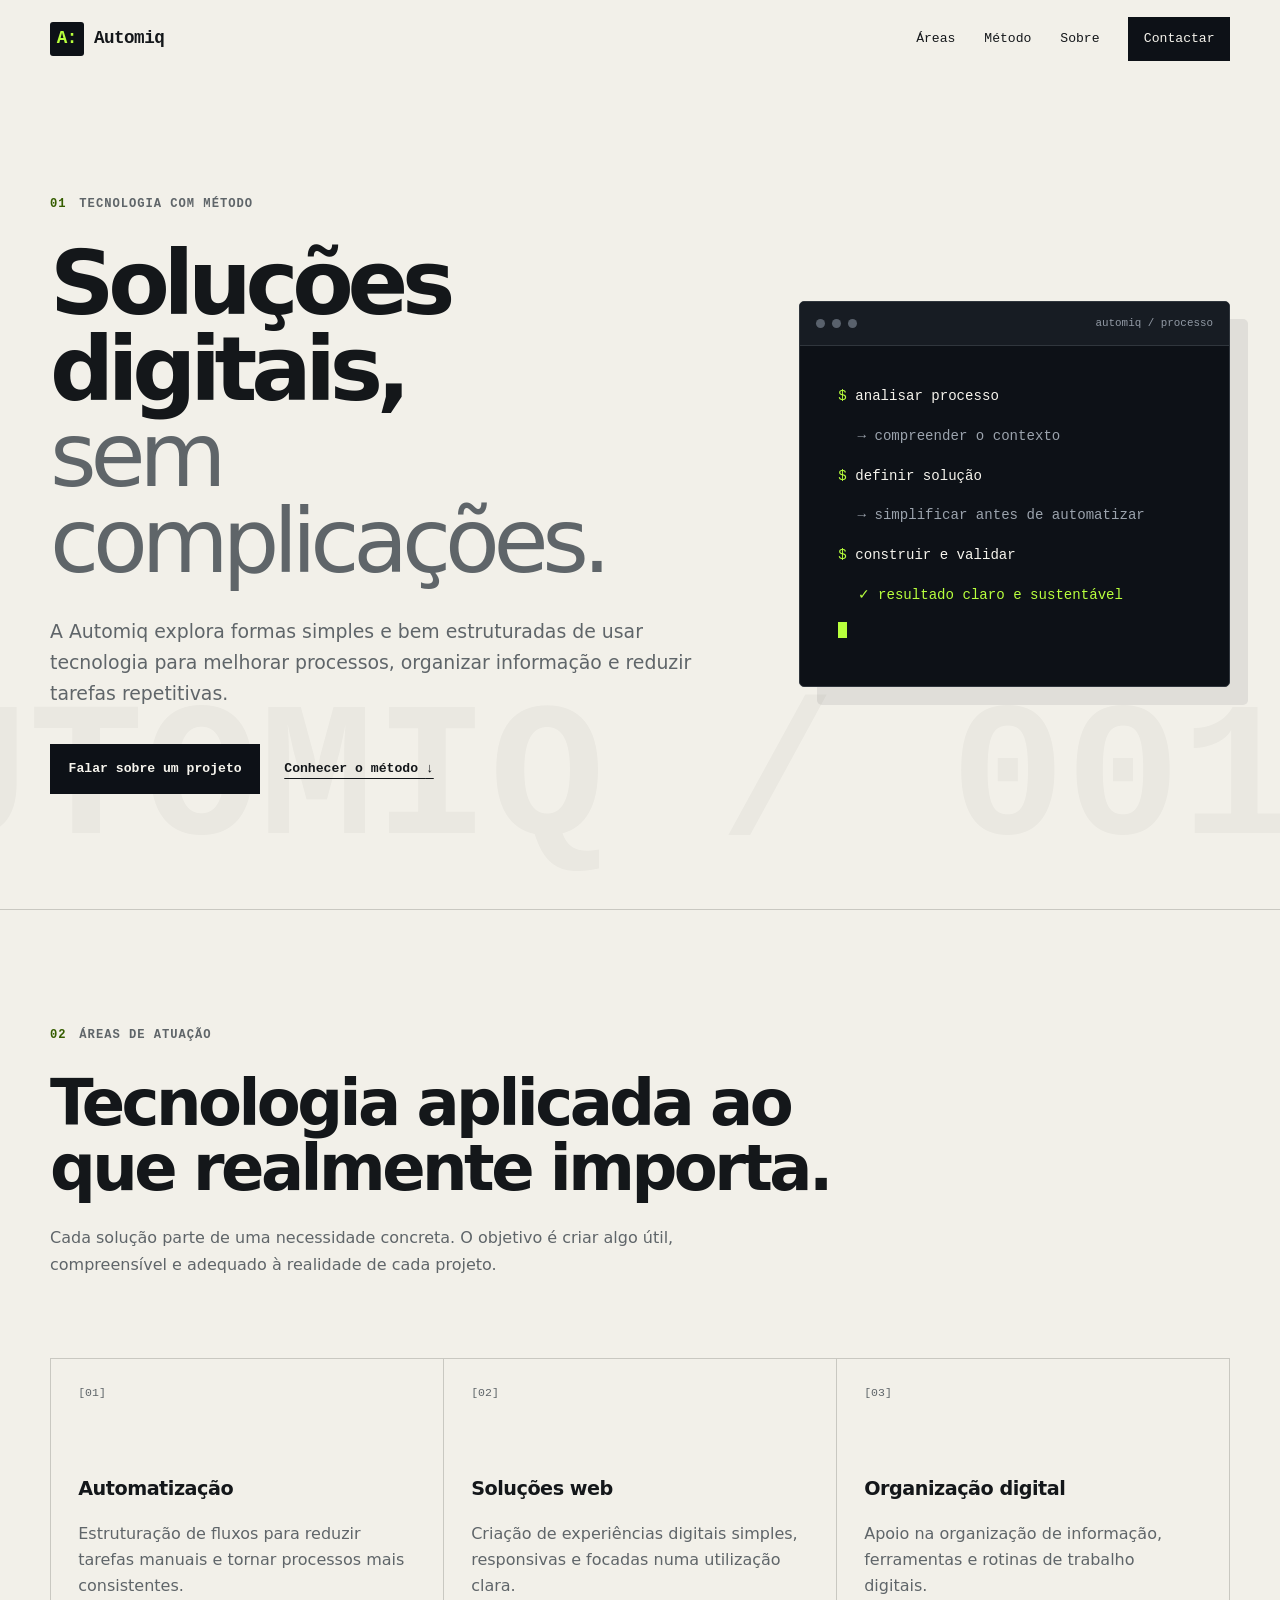
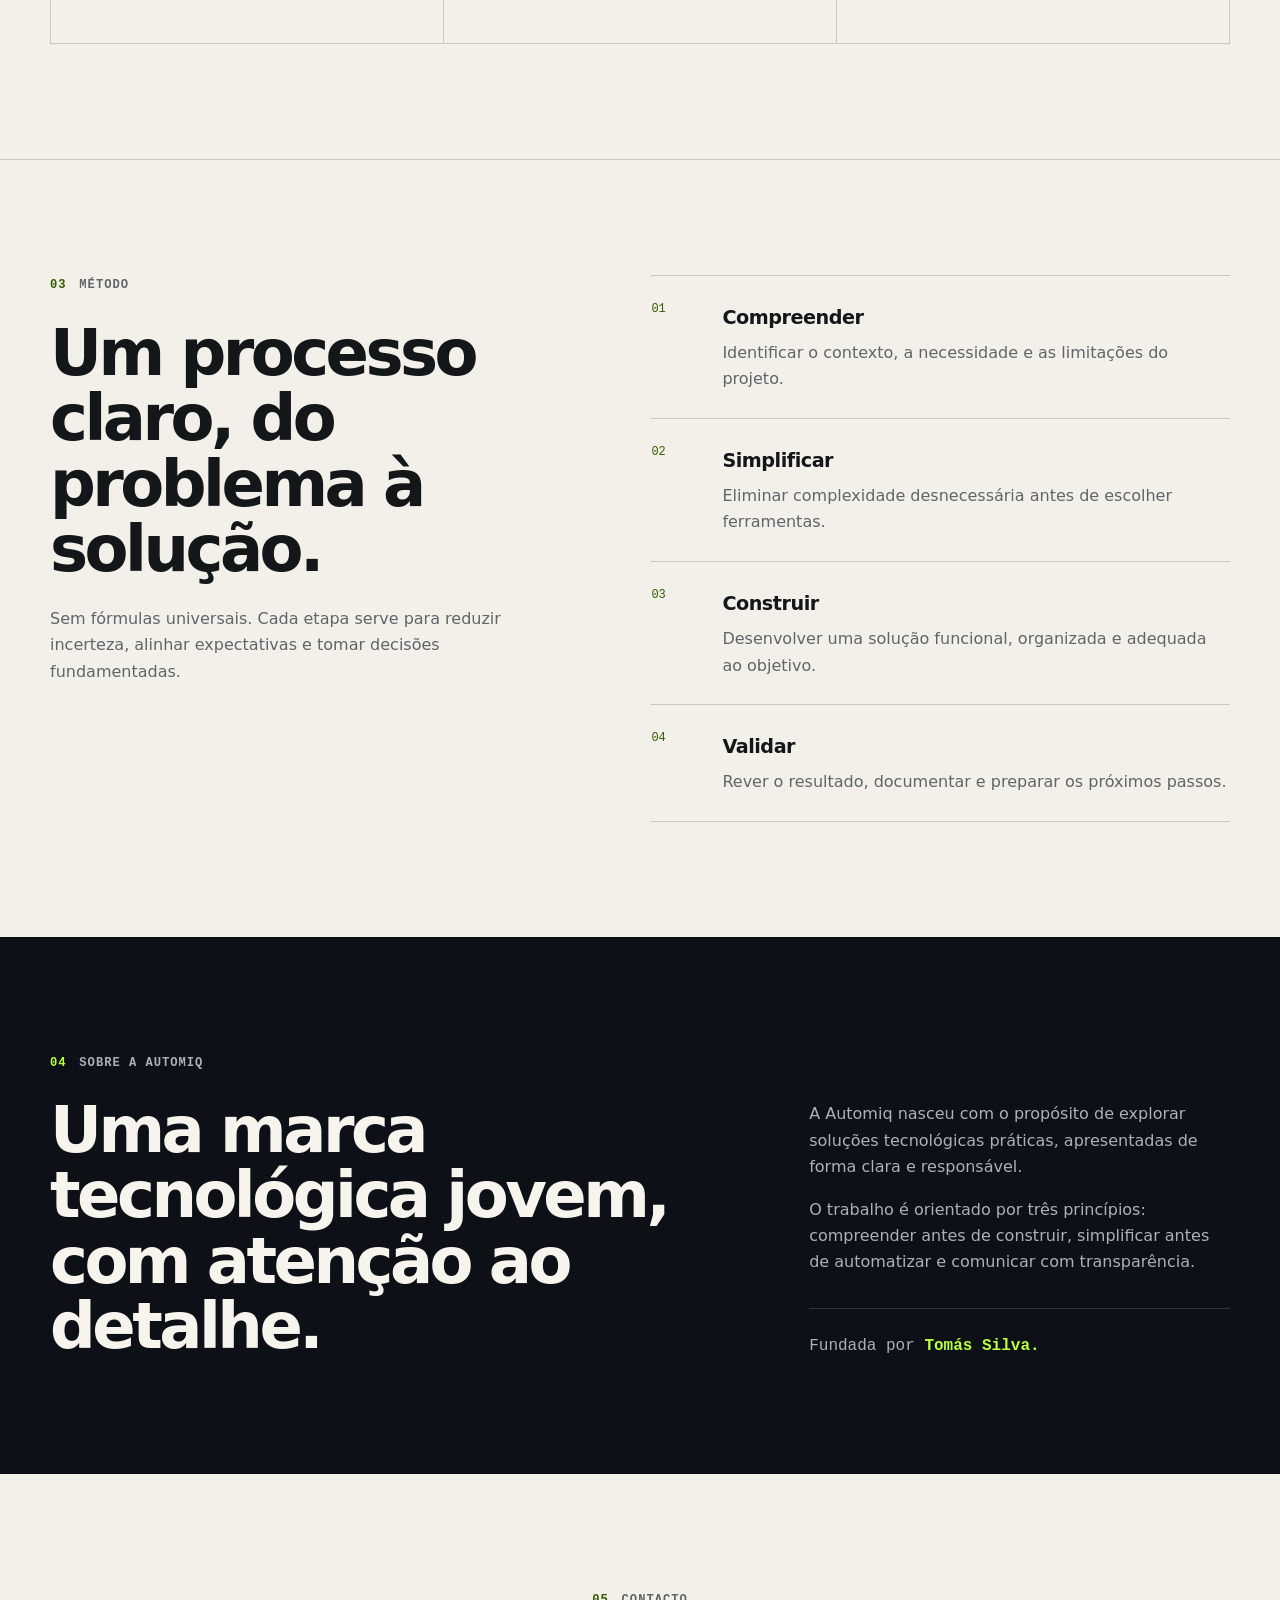
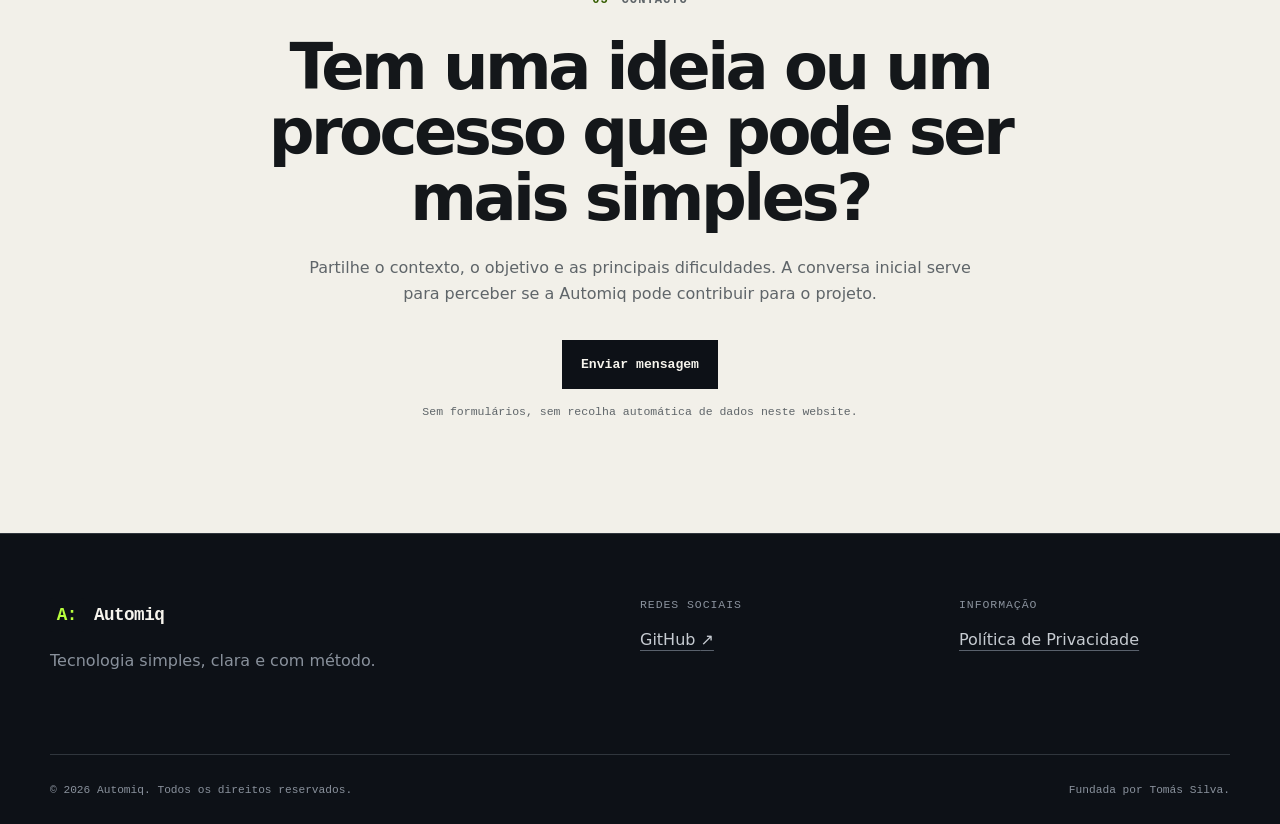
==== index.html @ 257b1a2b "Add files via upload" ====
<!doctype html>
<html lang="pt-PT">
<head>
  <meta charset="utf-8">
  <meta name="viewport" content="width=device-width, initial-scale=1">
  <meta name="description" content="A Automiq cria soluções digitais simples e bem estruturadas, com foco na automatização e na eficiência de processos.">
  <meta name="theme-color" content="#0d1117">
  <meta name="robots" content="index, follow">
  <link rel="canonical" href="https://automiqapk.github.io/Automatiq.github.io/">

  <meta property="og:locale" content="pt_PT">
  <meta property="og:type" content="website">
  <meta property="og:title" content="Automiq | Tecnologia com método">
  <meta property="og:description" content="Soluções digitais simples, claras e orientadas para processos mais eficientes.">
  <meta property="og:url" content="https://automiqapk.github.io/Automatiq.github.io/">
  <meta property="og:image" content="https://automiqapk.github.io/Automatiq.github.io/assets/og-image.svg">

  <title>Automiq | Tecnologia com método</title>
  <link rel="icon" href="assets/favicon.svg" type="image/svg+xml">
  <link rel="stylesheet" href="css/styles.css">
  <script src="js/script.js" defer></script>
</head>
<body>
  <a class="skip-link" href="#conteudo">Saltar para o conteúdo</a>

  <header class="site-header" data-header>
    <div class="container header-inner">
      <a class="brand" href="index.html" aria-label="Automiq, página inicial">
        <span class="brand-mark" aria-hidden="true">A:</span>
        <span>Automiq</span>
      </a>

      <button class="menu-button" type="button" aria-expanded="false" aria-controls="menu-principal" data-menu-button>
        <span class="sr-only">Abrir menu</span>
        <span aria-hidden="true"></span>
        <span aria-hidden="true"></span>
        <span aria-hidden="true"></span>
      </button>

      <nav id="menu-principal" class="main-nav" aria-label="Navegação principal" data-menu>
        <a href="#servicos">Áreas</a>
        <a href="#metodo">Método</a>
        <a href="#sobre">Sobre</a>
        <a class="nav-cta" href="#contacto">Contactar</a>
      </nav>
    </div>
  </header>

  <main id="conteudo">
    <section class="hero section">
      <div class="container hero-grid">
        <div class="hero-copy reveal">
          <p class="eyebrow"><span aria-hidden="true">01</span> Tecnologia com método</p>
          <h1>Soluções digitais,<br><span>sem complicações.</span></h1>
          <p class="hero-text">A Automiq explora formas simples e bem estruturadas de usar tecnologia para melhorar processos, organizar informação e reduzir tarefas repetitivas.</p>
          <div class="hero-actions">
            <a class="button button-primary" href="#contacto">Falar sobre um projeto</a>
            <a class="text-link" href="#metodo">Conhecer o método <span aria-hidden="true">↓</span></a>
          </div>
        </div>

        <div class="terminal-card reveal" aria-label="Exemplo visual do método Automiq">
          <div class="terminal-bar" aria-hidden="true">
            <span></span><span></span><span></span>
            <p>automiq / processo</p>
          </div>
          <div class="terminal-body" aria-hidden="true">
            <p><span class="prompt">$</span> analisar processo</p>
            <p class="output">→ compreender o contexto</p>
            <p><span class="prompt">$</span> definir solução</p>
            <p class="output">→ simplificar antes de automatizar</p>
            <p><span class="prompt">$</span> construir e validar</p>
            <p class="output success">✓ resultado claro e sustentável</p>
            <span class="cursor"></span>
          </div>
        </div>
      </div>
    </section>

    <section id="servicos" class="section section-bordered" aria-labelledby="titulo-servicos">
      <div class="container">
        <div class="section-heading reveal">
          <p class="eyebrow"><span aria-hidden="true">02</span> Áreas de atuação</p>
          <h2 id="titulo-servicos">Tecnologia aplicada ao que realmente importa.</h2>
          <p>Cada solução parte de uma necessidade concreta. O objetivo é criar algo útil, compreensível e adequado à realidade de cada projeto.</p>
        </div>
        <div class="cards-grid">
          <article class="service-card reveal">
            <p class="card-number">[01]</p>
            <h3>Automatização</h3>
            <p>Estruturação de fluxos para reduzir tarefas manuais e tornar processos mais consistentes.</p>
          </article>
          <article class="service-card reveal">
            <p class="card-number">[02]</p>
            <h3>Soluções web</h3>
            <p>Criação de experiências digitais simples, responsivas e focadas numa utilização clara.</p>
          </article>
          <article class="service-card reveal">
            <p class="card-number">[03]</p>
            <h3>Organização digital</h3>
            <p>Apoio na organização de informação, ferramentas e rotinas de trabalho digitais.</p>
          </article>
        </div>
      </div>
    </section>

    <section id="metodo" class="section" aria-labelledby="titulo-metodo">
      <div class="container method-grid">
        <div class="section-heading reveal">
          <p class="eyebrow"><span aria-hidden="true">03</span> Método</p>
          <h2 id="titulo-metodo">Um processo claro, do problema à solução.</h2>
          <p>Sem fórmulas universais. Cada etapa serve para reduzir incerteza, alinhar expectativas e tomar decisões fundamentadas.</p>
        </div>
        <ol class="steps">
          <li class="reveal"><span>01</span><div><h3>Compreender</h3><p>Identificar o contexto, a necessidade e as limitações do projeto.</p></div></li>
          <li class="reveal"><span>02</span><div><h3>Simplificar</h3><p>Eliminar complexidade desnecessária antes de escolher ferramentas.</p></div></li>
          <li class="reveal"><span>03</span><div><h3>Construir</h3><p>Desenvolver uma solução funcional, organizada e adequada ao objetivo.</p></div></li>
          <li class="reveal"><span>04</span><div><h3>Validar</h3><p>Rever o resultado, documentar e preparar os próximos passos.</p></div></li>
        </ol>
      </div>
    </section>

    <section id="sobre" class="section section-dark" aria-labelledby="titulo-sobre">
      <div class="container about-grid">
        <div class="reveal">
          <p class="eyebrow"><span aria-hidden="true">04</span> Sobre a Automiq</p>
          <h2 id="titulo-sobre">Uma marca tecnológica jovem, com atenção ao detalhe.</h2>
        </div>
        <div class="about-copy reveal">
          <p>A Automiq nasceu com o propósito de explorar soluções tecnológicas práticas, apresentadas de forma clara e responsável.</p>
          <p>O trabalho é orientado por três princípios: compreender antes de construir, simplificar antes de automatizar e comunicar com transparência.</p>
          <p class="founder">Fundada por <strong>Tomás Silva.</strong></p>
        </div>
      </div>
    </section>

    <section id="contacto" class="section contact-section" aria-labelledby="titulo-contacto">
      <div class="container contact-box reveal">
        <p class="eyebrow"><span aria-hidden="true">05</span> Contacto</p>
        <h2 id="titulo-contacto">Tem uma ideia ou um processo que pode ser mais simples?</h2>
        <p>Partilhe o contexto, o objetivo e as principais dificuldades. A conversa inicial serve para perceber se a Automiq pode contribuir para o projeto.</p>
        <!-- Substitua o endereço abaixo pelo contacto oficial antes de publicar. -->
        <a class="button button-primary" href="mailto:Automiq.apk@gmail.com?subject=Contacto%20através%20do%20website%20Automiq">Enviar mensagem</a>
        <p class="contact-note">Sem formulários, sem recolha automática de dados neste website.</p>
      </div>
    </section>
  </main>

  <footer class="site-footer">
    <div class="container footer-grid">
      <div>
        <a class="brand footer-brand" href="index.html"><span class="brand-mark" aria-hidden="true">A:</span><span>Automiq</span></a>
        <p>Tecnologia simples, clara e com método.</p>
      </div>
      <div>
        <h2>Redes sociais</h2>
        <ul class="footer-links">
          <li><a href="https://github.com/automiqapk/" target="_blank" rel="noopener noreferrer" aria-label="GitHub da Automiq, abre numa nova janela">GitHub <span aria-hidden="true">↗</span></a></li>
        </ul>
      </div>
      <div>
        <h2>Informação</h2>
        <ul class="footer-links"><li><a href="privacidade.html">Política de Privacidade</a></li></ul>
      </div>
    </div>
    <div class="container footer-bottom">
      <p>© <span data-year></span> Automiq. Todos os direitos reservados.</p>
      <p>Fundada por Tomás Silva.</p>
    </div>
  </footer>
</body>
</html>
---- css/styles.css ----
/* Automiq — identidade técnica, responsiva e acessível */
:root {
  --bg: #f2f0e9;
  --surface: #faf9f5;
  --ink: #14171a;
  --muted: #5f6569;
  --line: #c9c8c1;
  --dark: #0d1117;
  --dark-soft: #171c23;
  --light: #f6f4ed;
  --accent: #b8ff3d;
  --accent-dark: #355d00;
  --max: 1180px;
  --mono: "IBM Plex Mono", "Courier New", Courier, monospace;
  --sans: Inter, ui-sans-serif, system-ui, -apple-system, BlinkMacSystemFont, "Segoe UI", sans-serif;
}

*, *::before, *::after { box-sizing: border-box; }
html { scroll-behavior: smooth; }
body { margin: 0; background: var(--bg); color: var(--ink); font-family: var(--sans); line-height: 1.65; }
img, svg { max-width: 100%; }
a { color: inherit; }
button, a { -webkit-tap-highlight-color: transparent; }
:focus-visible { outline: 3px solid var(--accent-dark); outline-offset: 4px; }

.sr-only { position: absolute; width: 1px; height: 1px; padding: 0; margin: -1px; overflow: hidden; clip: rect(0, 0, 0, 0); white-space: nowrap; border: 0; }
.skip-link { position: fixed; z-index: 1000; top: 1rem; left: 1rem; padding: .75rem 1rem; background: var(--accent); color: var(--dark); font-weight: 800; transform: translateY(-160%); transition: transform .2s; }
.skip-link:focus { transform: translateY(0); }
.container { width: min(calc(100% - 2rem), var(--max)); margin-inline: auto; }
.section { padding: clamp(5rem, 9vw, 8.5rem) 0; }
.section-bordered { border-block: 1px solid var(--line); }

.site-header { position: sticky; z-index: 100; top: 0; background: color-mix(in srgb, var(--bg) 90%, transparent); border-bottom: 1px solid transparent; backdrop-filter: blur(12px); transition: border-color .2s, background .2s; }
.site-header.is-scrolled { border-color: var(--line); background: color-mix(in srgb, var(--bg) 97%, transparent); }
.header-inner { min-height: 78px; display: flex; align-items: center; justify-content: space-between; gap: 2rem; }
.brand { display: inline-flex; align-items: center; gap: .65rem; font-family: var(--mono); font-size: 1.1rem; font-weight: 800; text-decoration: none; letter-spacing: -.03em; }
.brand-mark { display: grid; place-items: center; width: 2.1rem; height: 2.1rem; background: var(--dark); color: var(--accent); border-radius: 3px; }
.main-nav { display: flex; align-items: center; gap: 1.8rem; font-family: var(--mono); font-size: .82rem; }
.main-nav a { text-decoration: none; }
.main-nav a:not(.nav-cta):hover { text-decoration: underline; text-underline-offset: .4rem; }
.nav-cta { padding: .65rem .9rem; color: var(--light); background: var(--dark); border: 1px solid var(--dark); }
.nav-cta:hover { color: var(--dark); background: var(--accent); }
.menu-button { display: none; width: 44px; height: 44px; padding: 10px; background: transparent; border: 1px solid var(--line); cursor: pointer; }
.menu-button span:not(.sr-only) { display: block; height: 2px; margin: 5px 0; background: var(--ink); transition: transform .2s, opacity .2s; }

.hero { min-height: calc(100svh - 78px); display: grid; align-items: center; position: relative; overflow: hidden; }
.hero::before { content: "AUTOMIQ / 001"; position: absolute; right: -1rem; bottom: -2rem; color: rgba(20, 23, 26, .035); font-family: var(--mono); font-size: clamp(5rem, 15vw, 13rem); font-weight: 800; white-space: nowrap; pointer-events: none; }
.hero-grid { display: grid; grid-template-columns: minmax(0, 1.2fr) minmax(330px, .8fr); align-items: center; gap: clamp(3rem, 8vw, 7rem); }
.eyebrow { display: flex; align-items: center; gap: .8rem; margin: 0 0 1.6rem; color: var(--muted); font-family: var(--mono); font-size: .76rem; font-weight: 700; letter-spacing: .08em; text-transform: uppercase; }
.eyebrow span { color: var(--accent-dark); }
h1, h2, h3, p { overflow-wrap: break-word; }
h1 { max-width: 850px; margin: 0; font-size: clamp(3rem, 7vw, 6.6rem); line-height: .96; letter-spacing: -.07em; }
h1 span { color: var(--muted); font-weight: 500; }
h2 { margin: 0; font-size: clamp(2.2rem, 5vw, 4.7rem); line-height: 1.02; letter-spacing: -.055em; }
h3 { margin: 0; font-size: 1.2rem; letter-spacing: -.025em; }
.hero-text { max-width: 670px; margin: 2rem 0 0; color: var(--muted); font-size: clamp(1rem, 1.5vw, 1.18rem); }
.hero-actions { display: flex; flex-wrap: wrap; align-items: center; gap: 1.5rem; margin-top: 2.2rem; }
.button { display: inline-flex; align-items: center; justify-content: center; min-height: 48px; padding: .8rem 1.1rem; border: 1px solid var(--dark); font-family: var(--mono); font-size: .82rem; font-weight: 700; text-decoration: none; transition: color .2s, background .2s, transform .2s; }
.button:hover { transform: translateY(-2px); }
.button-primary { color: var(--light); background: var(--dark); }
.button-primary:hover { color: var(--dark); background: var(--accent); }
.text-link { font-family: var(--mono); font-size: .82rem; font-weight: 700; text-underline-offset: .35rem; }

.terminal-card { background: var(--dark); color: var(--light); border: 1px solid #30363d; border-radius: 5px; box-shadow: 18px 18px 0 rgba(20, 23, 26, .08); transform: rotate(1deg); overflow: hidden; }
.terminal-bar { min-height: 44px; padding: 0 1rem; display: flex; align-items: center; gap: .45rem; background: var(--dark-soft); border-bottom: 1px solid #30363d; }
.terminal-bar span { width: 9px; height: 9px; border-radius: 50%; background: #59616c; }
.terminal-bar p { margin-left: auto; color: #929aa5; font: .68rem var(--mono); }
.terminal-body { min-height: 330px; padding: clamp(1.4rem, 4vw, 2.4rem); font: clamp(.72rem, 1.2vw, .88rem)/1.8 var(--mono); }
.terminal-body p { margin: 0 0 .9rem; }
.prompt { color: var(--accent); }
.output { color: #9ba3ad; padding-left: 1.2rem; }
.output.success { color: var(--accent); }
.cursor { display: inline-block; width: .55rem; height: 1rem; background: var(--accent); animation: blink 1.1s steps(2, start) infinite; }

.section-heading { max-width: 800px; margin-bottom: clamp(3rem, 7vw, 5rem); }
.section-heading > p:last-child { max-width: 650px; margin: 1.5rem 0 0; color: var(--muted); }
.cards-grid { display: grid; grid-template-columns: repeat(3, 1fr); border-top: 1px solid var(--line); border-left: 1px solid var(--line); }
.service-card { min-height: 285px; padding: 1.7rem; display: flex; flex-direction: column; border-right: 1px solid var(--line); border-bottom: 1px solid var(--line); transition: background .2s, transform .2s; }
.service-card:hover { background: var(--surface); transform: translateY(-4px); }
.card-number { margin: 0 0 auto; color: var(--muted); font: .72rem var(--mono); }
.service-card p:last-child { color: var(--muted); }
.method-grid { display: grid; grid-template-columns: .9fr 1.1fr; gap: clamp(3rem, 10vw, 8rem); }
.steps { margin: 0; padding: 0; list-style: none; border-top: 1px solid var(--line); }
.steps li { display: grid; grid-template-columns: 55px 1fr; gap: 1rem; padding: 1.6rem 0; border-bottom: 1px solid var(--line); }
.steps li > span { color: var(--accent-dark); font: .75rem var(--mono); }
.steps p { margin: .4rem 0 0; color: var(--muted); }
.section-dark { color: var(--light); background: var(--dark); }
.section-dark .eyebrow, .section-dark .about-copy { color: #aab1b9; }
.section-dark .eyebrow span { color: var(--accent); }
.about-grid { display: grid; grid-template-columns: 1.2fr .8fr; gap: clamp(3rem, 10vw, 8rem); align-items: end; }
.about-copy p { margin-top: 0; }
.founder { margin: 2rem 0 0 !important; padding-top: 1.5rem; border-top: 1px solid #30363d; font-family: var(--mono); }
.founder strong { color: var(--accent); }
.contact-section { text-align: center; }
.contact-box { max-width: 900px; }
.contact-box .eyebrow { justify-content: center; }
.contact-box > p:not(.eyebrow, .contact-note) { max-width: 680px; margin: 1.5rem auto 2rem; color: var(--muted); }
.contact-note { margin: 1rem 0 0; color: var(--muted); font: .72rem var(--mono); }

.site-footer { color: #c6cbd1; background: var(--dark); border-top: 1px solid #30363d; }
.footer-grid { display: grid; grid-template-columns: 2fr 1fr 1fr; gap: 3rem; padding-block: 4rem; }
.footer-brand { color: var(--light); }
.footer-grid h2 { margin: 0 0 1rem; color: #89919c; font: .72rem var(--mono); letter-spacing: .08em; text-transform: uppercase; }
.footer-grid p { max-width: 340px; color: #89919c; }
.footer-links { margin: 0; padding: 0; list-style: none; }
.footer-links li + li { margin-top: .6rem; }
.footer-links a { text-decoration-color: #59616c; text-underline-offset: .3rem; }
.footer-links a:hover { color: var(--accent); }
.footer-bottom { min-height: 70px; display: flex; align-items: center; justify-content: space-between; gap: 1rem; border-top: 1px solid #30363d; color: #89919c; font: .7rem var(--mono); }
.compact-footer { margin-top: 5rem; }

.legal-main { padding-top: clamp(4rem, 8vw, 7rem); }
.legal-document { max-width: 820px; }
.legal-document h1 { font-size: clamp(2.6rem, 7vw, 5rem); }
.legal-document h2 { margin-top: 3rem; font-size: clamp(1.35rem, 3vw, 1.8rem); letter-spacing: -.03em; }
.legal-document p { color: var(--muted); }
.legal-meta { padding-bottom: 2rem; border-bottom: 1px solid var(--line); font-family: var(--mono); font-size: .75rem; }
.legal-note { margin-top: 3rem; padding: 1.5rem; background: var(--surface); border: 1px solid var(--line); border-left: 5px solid var(--accent-dark); }

.reveal { opacity: 0; transform: translateY(18px); transition: opacity .65s ease, transform .65s ease; }
.reveal.is-visible { opacity: 1; transform: translateY(0); }
@keyframes blink { 50% { opacity: 0; } }

@media (max-width: 900px) {
  .hero-grid, .method-grid, .about-grid { grid-template-columns: 1fr; }
  .hero { min-height: auto; }
  .terminal-card { max-width: 600px; transform: none; }
  .cards-grid { grid-template-columns: 1fr; }
  .service-card { min-height: 220px; }
  .footer-grid { grid-template-columns: 1.4fr 1fr 1fr; }
}

@media (max-width: 720px) {
  .menu-button { display: block; }
  .main-nav { position: absolute; top: 78px; left: 0; right: 0; display: none; padding: 1rem; background: var(--bg); border-bottom: 1px solid var(--line); box-shadow: 0 14px 28px rgba(0,0,0,.08); }
  .main-nav.is-open { display: grid; }
  .main-nav a { padding: .75rem; }
  .menu-button[aria-expanded="true"] span:nth-of-type(1) { transform: translateY(7px) rotate(45deg); }
  .menu-button[aria-expanded="true"] span:nth-of-type(2) { opacity: 0; }
  .menu-button[aria-expanded="true"] span:nth-of-type(3) { transform: translateY(-7px) rotate(-45deg); }
  .footer-grid { grid-template-columns: 1fr; }
  .footer-bottom { padding-block: 1.2rem; align-items: flex-start; flex-direction: column; justify-content: center; }
}

@media (max-width: 420px) {
  .container { width: min(calc(100% - 1.25rem), var(--max)); }
  h1 { font-size: clamp(2.6rem, 15vw, 4rem); }
  .hero-actions { align-items: stretch; flex-direction: column; }
  .button { width: 100%; }
}

@media (prefers-reduced-motion: reduce) {
  html { scroll-behavior: auto; }
  *, *::before, *::after { animation-duration: .01ms !important; animation-iteration-count: 1 !important; scroll-behavior: auto !important; transition-duration: .01ms !important; }
  .reveal { opacity: 1; transform: none; }
}
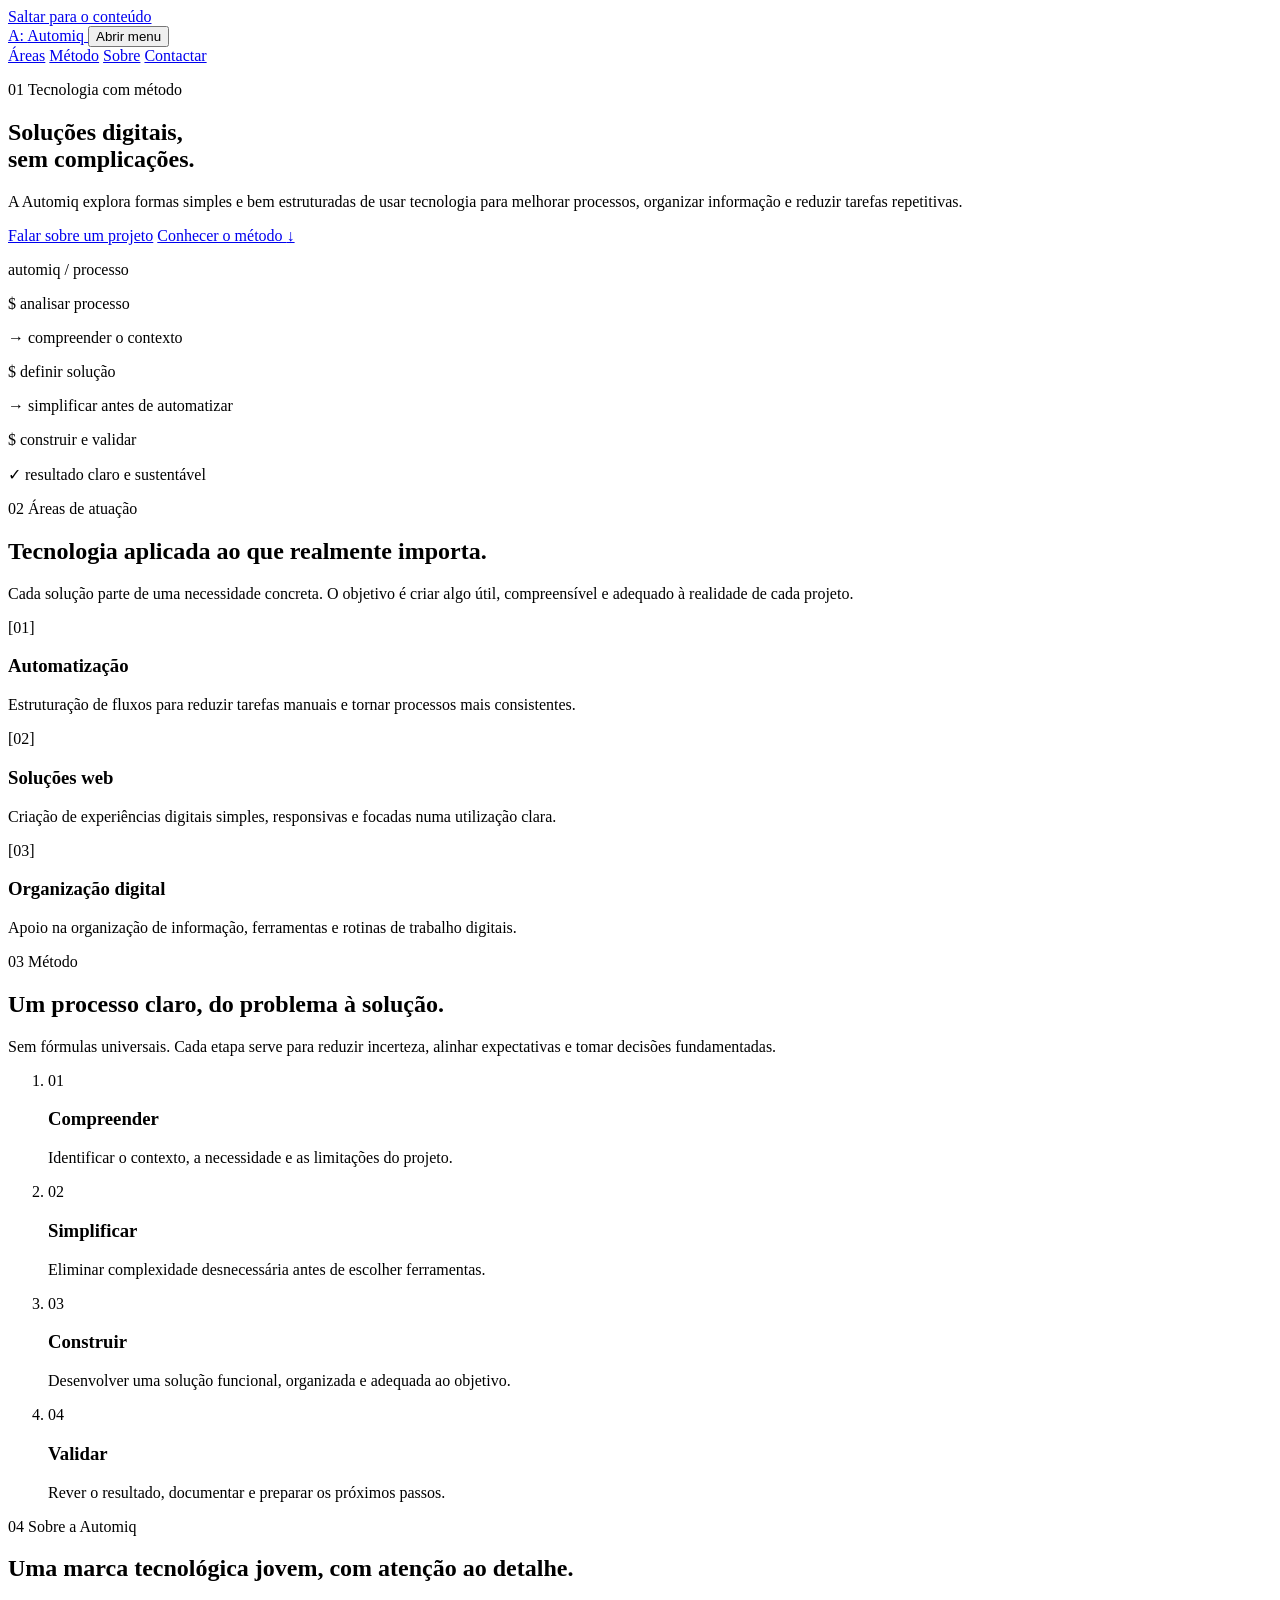
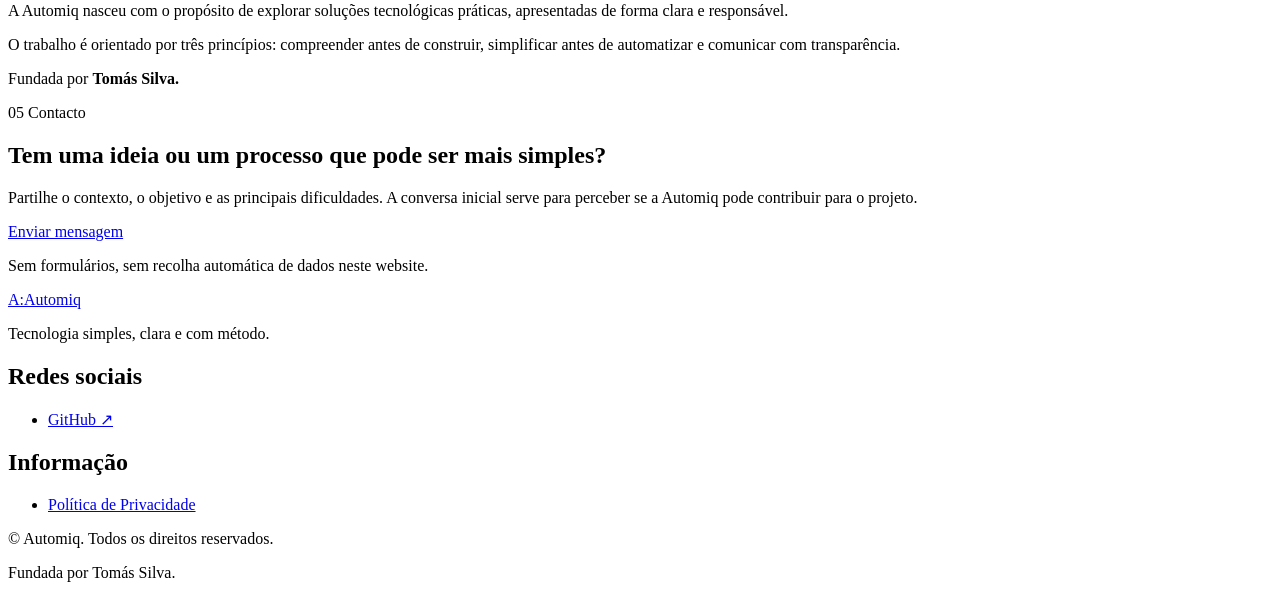
==== commit a0c7c4dd: "Add files via upload" ====
--- a/index.html
+++ b/index.html
@@ -140,7 +140,7 @@
         <h2 id="titulo-contacto">Tem uma ideia ou um processo que pode ser mais simples?</h2>
         <p>Partilhe o contexto, o objetivo e as principais dificuldades. A conversa inicial serve para perceber se a Automiq pode contribuir para o projeto.</p>
         <!-- Substitua o endereço abaixo pelo contacto oficial antes de publicar. -->
-        <a class="button button-primary" href="mailto:Automiq.apk@gmail.com?subject=Contacto%20através%20do%20website%20Automiq">Enviar mensagem</a>
+        <a class="button button-primary" href="mailto:automiq.apk@gmail.com?subject=Contacto%20através%20do%20website%20Automiq">Enviar mensagem</a>
         <p class="contact-note">Sem formulários, sem recolha automática de dados neste website.</p>
       </div>
     </section>
@@ -155,7 +155,7 @@
       <div>
         <h2>Redes sociais</h2>
         <ul class="footer-links">
-          <li><a href="https://github.com/automiqapk/" target="_blank" rel="noopener noreferrer" aria-label="GitHub da Automiq, abre numa nova janela">GitHub <span aria-hidden="true">↗</span></a></li>
+          <li><a href="https://github.com/automiqapk" target="_blank" rel="noopener noreferrer">GitHub <span aria-hidden="true">↗</span></a></li>
         </ul>
       </div>
       <div>
